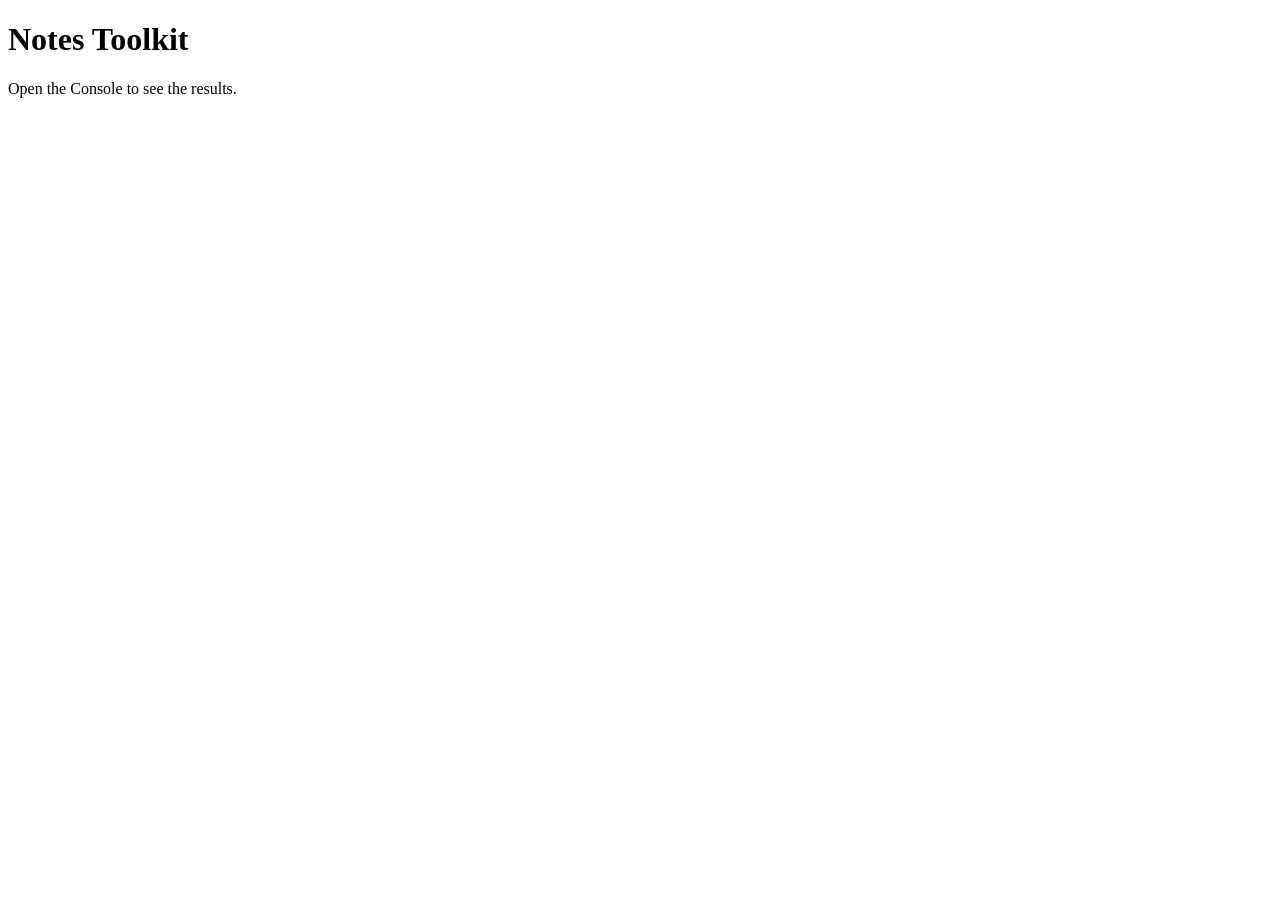
==== index.html @ 11819201 "initial filles added" ====
<!DOCTYPE html>
<html lang="en">
<head>
  <meta charset="UTF-8" />
  <meta name="viewport" content="width=device-width, initial-scale=1.0" />
  <title>Notes Toolkit</title>
  <script src="script.js" defer></script>
</head>
<body>
  <h1>Notes Toolkit</h1>
  <p>Open the Console to see the results.</p>
</body>
</html>
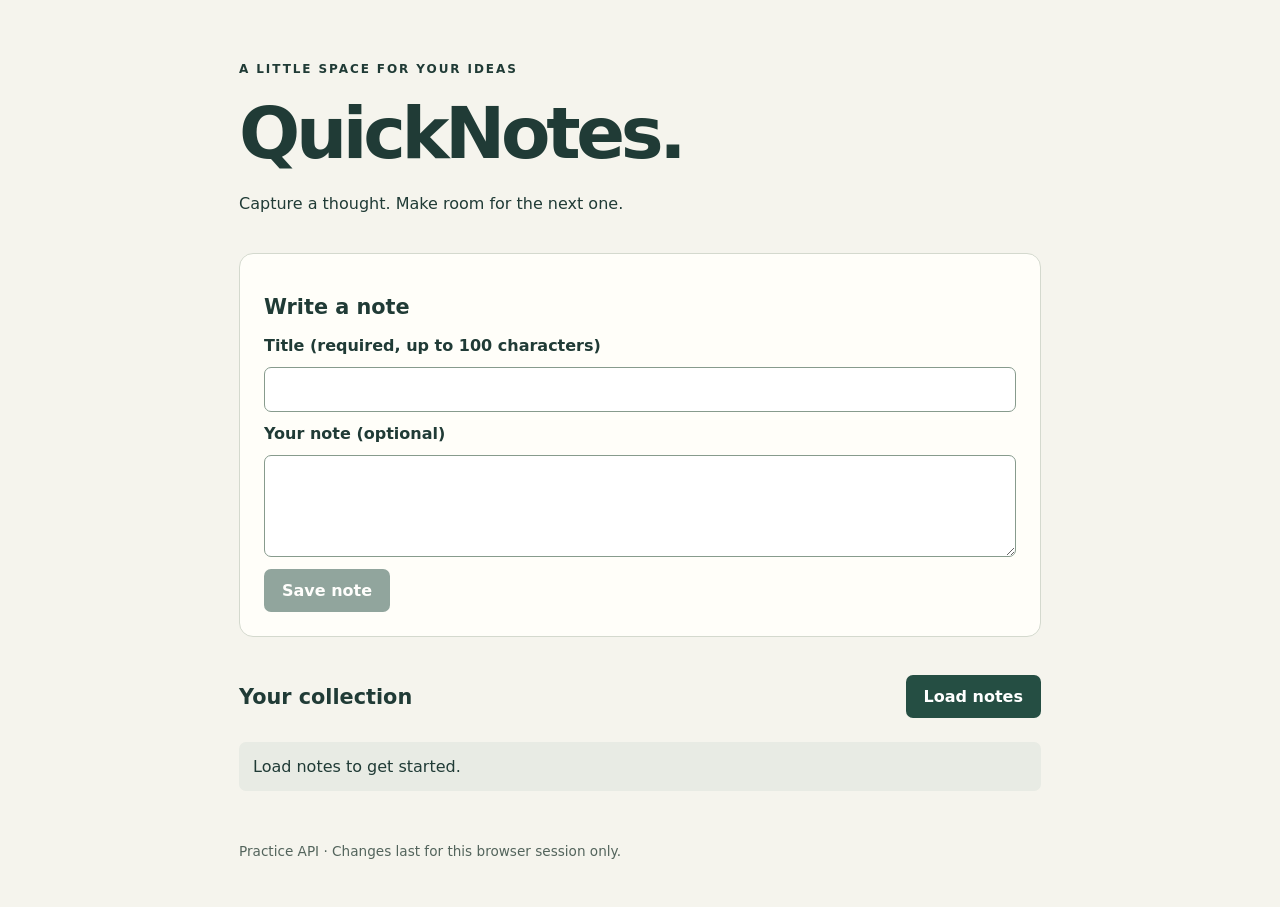
==== commit b7dacb39: "Add API client with GET" ====
--- a/index.html
+++ b/index.html
@@ -3,11 +3,29 @@
 <head>
   <meta charset="UTF-8" />
   <meta name="viewport" content="width=device-width, initial-scale=1.0" />
-  <title>Notes Toolkit</title>
-  <script src="script.js" defer></script>
+  <title>QuickNotes</title>
+  <link rel="stylesheet" href="style.css">
+  <script src="api.js" defer></script>
 </head>
 <body>
-  <h1>Notes Toolkit</h1>
-  <p>Open the Console to see the results.</p>
+  <main>
+    <header><p class="eyebrow">A LITTLE SPACE FOR YOUR IDEAS</p><h1>QuickNotes.</h1><p>Capture a thought. Make room for the next one.</p></header>
+    <section class="panel" aria-labelledby="create-heading">
+      <h2 id="create-heading">Write a note</h2>
+      <form id="note-form">
+        <label for="title-input">Title (required, up to 100 characters)</label>
+        <input id="title-input" name="title" required maxlength="100">
+        <label for="body-input">Your note (optional)</label>
+        <textarea id="body-input" name="body" rows="4"></textarea>
+        <button id="submit-btn" type="submit" disabled>Save note</button>
+      </form>
+    </section>
+    <section aria-labelledby="notes-heading">
+      <div class="section-heading"><h2 id="notes-heading">Your collection</h2><button id="load-btn" type="button">Load notes</button></div>
+      <p id="status" role="status" aria-live="polite">Load notes to get started.</p>
+      <ul id="notes-list"></ul>
+    </section>
+    <footer>Practice API · Changes last for this browser session only.</footer>
+  </main>
 </body>
-</html>+</html>
--- a/style.css
+++ b/style.css
@@ -0,0 +1,31 @@
+:root { color-scheme: light; font-family: system-ui, sans-serif; color: #203b36; background: #f5f4ed; }
+* { box-sizing: border-box; }
+body { margin: 0; }
+main { max-width: 850px; margin: auto; padding: 48px 24px; }
+header { margin-bottom: 36px; }
+.eyebrow { font-size: .75rem; letter-spacing: .16em; font-weight: 700; }
+h1 { font-size: clamp(2.8rem, 8vw, 4.5rem); letter-spacing: -.06em; margin: 8px 0; }
+h2 { font-size: 1.3rem; }
+p, li { line-height: 1.6; }
+.panel, .note { background: #fffef9; border: 1px solid #d4d9ce; border-radius: 14px; padding: 24px; }
+form { display: grid; gap: 12px; }
+label { font-weight: 650; }
+input, textarea { width: 100%; padding: 12px; border: 1px solid #879b8d; border-radius: 7px; font: inherit; color: inherit; }
+textarea { resize: vertical; }
+button { border: 0; border-radius: 7px; background: #254e43; color: white; padding: 12px 18px; font: inherit; font-weight: 650; cursor: pointer; }
+form button { justify-self: start; }
+button:hover { background: #183b31; }
+button:disabled { opacity: .5; cursor: wait; }
+:focus-visible { outline: 3px solid #bd6534; outline-offset: 3px; }
+.section-heading { display: flex; align-items: center; justify-content: space-between; gap: 16px; margin-top: 30px; }
+#status { padding: 12px 14px; border-radius: 7px; background: #e8ebe4; }
+#status.success { color: #185238; background: #e0f1e5; border-left: 4px solid #288052; }
+#status.error { color: #842a25; background: #fbe7e2; border-left: 4px solid #b83d32; }
+#notes-list { list-style: none; padding: 0; display: grid; gap: 16px; }
+.note h3 { margin-top: 0; overflow-wrap: anywhere; }
+.note p { white-space: pre-wrap; overflow-wrap: anywhere; }
+.delete-btn { background: #f3e7df; color: #783c2a; font-size: .85rem; }
+.delete-btn:hover { background: #e9d4c7; }
+.empty { padding: 24px; text-align: center; color: #53645c; border: 1px dashed #879b8d; border-radius: 12px; }
+footer { margin-top: 36px; color: #53645c; font-size: .85rem; }
+@media (max-width: 480px) { main { padding: 28px 16px; } .panel, .note { padding: 18px; } }
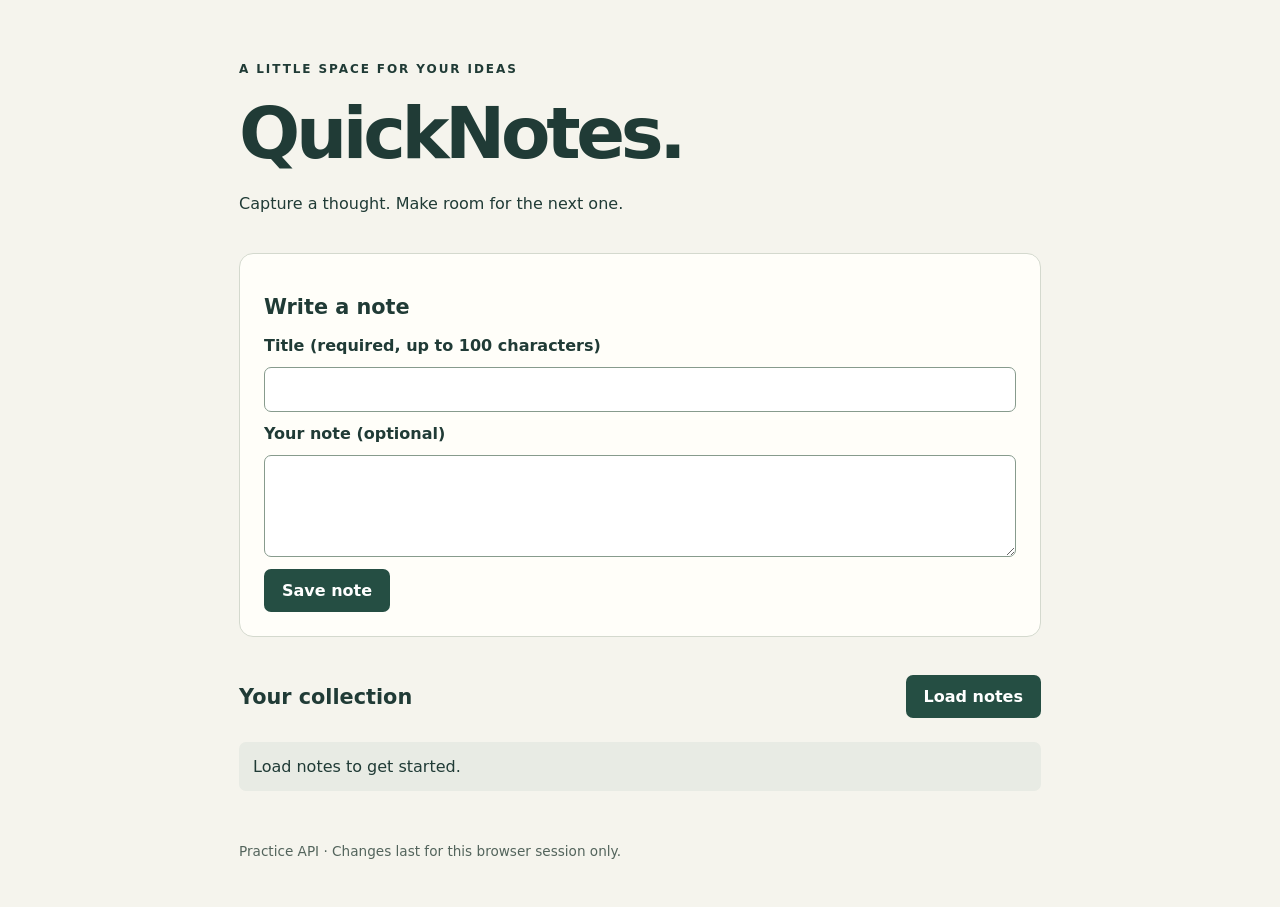
==== commit be4fe72d: "Add create note with POST" ====
--- a/index.html
+++ b/index.html
@@ -17,7 +17,7 @@
         <input id="title-input" name="title" required maxlength="100">
         <label for="body-input">Your note (optional)</label>
         <textarea id="body-input" name="body" rows="4"></textarea>
-        <button id="submit-btn" type="submit" disabled>Save note</button>
+        <button id="submit-btn" type="submit">Save note</button>
       </form>
     </section>
     <section aria-labelledby="notes-heading">
